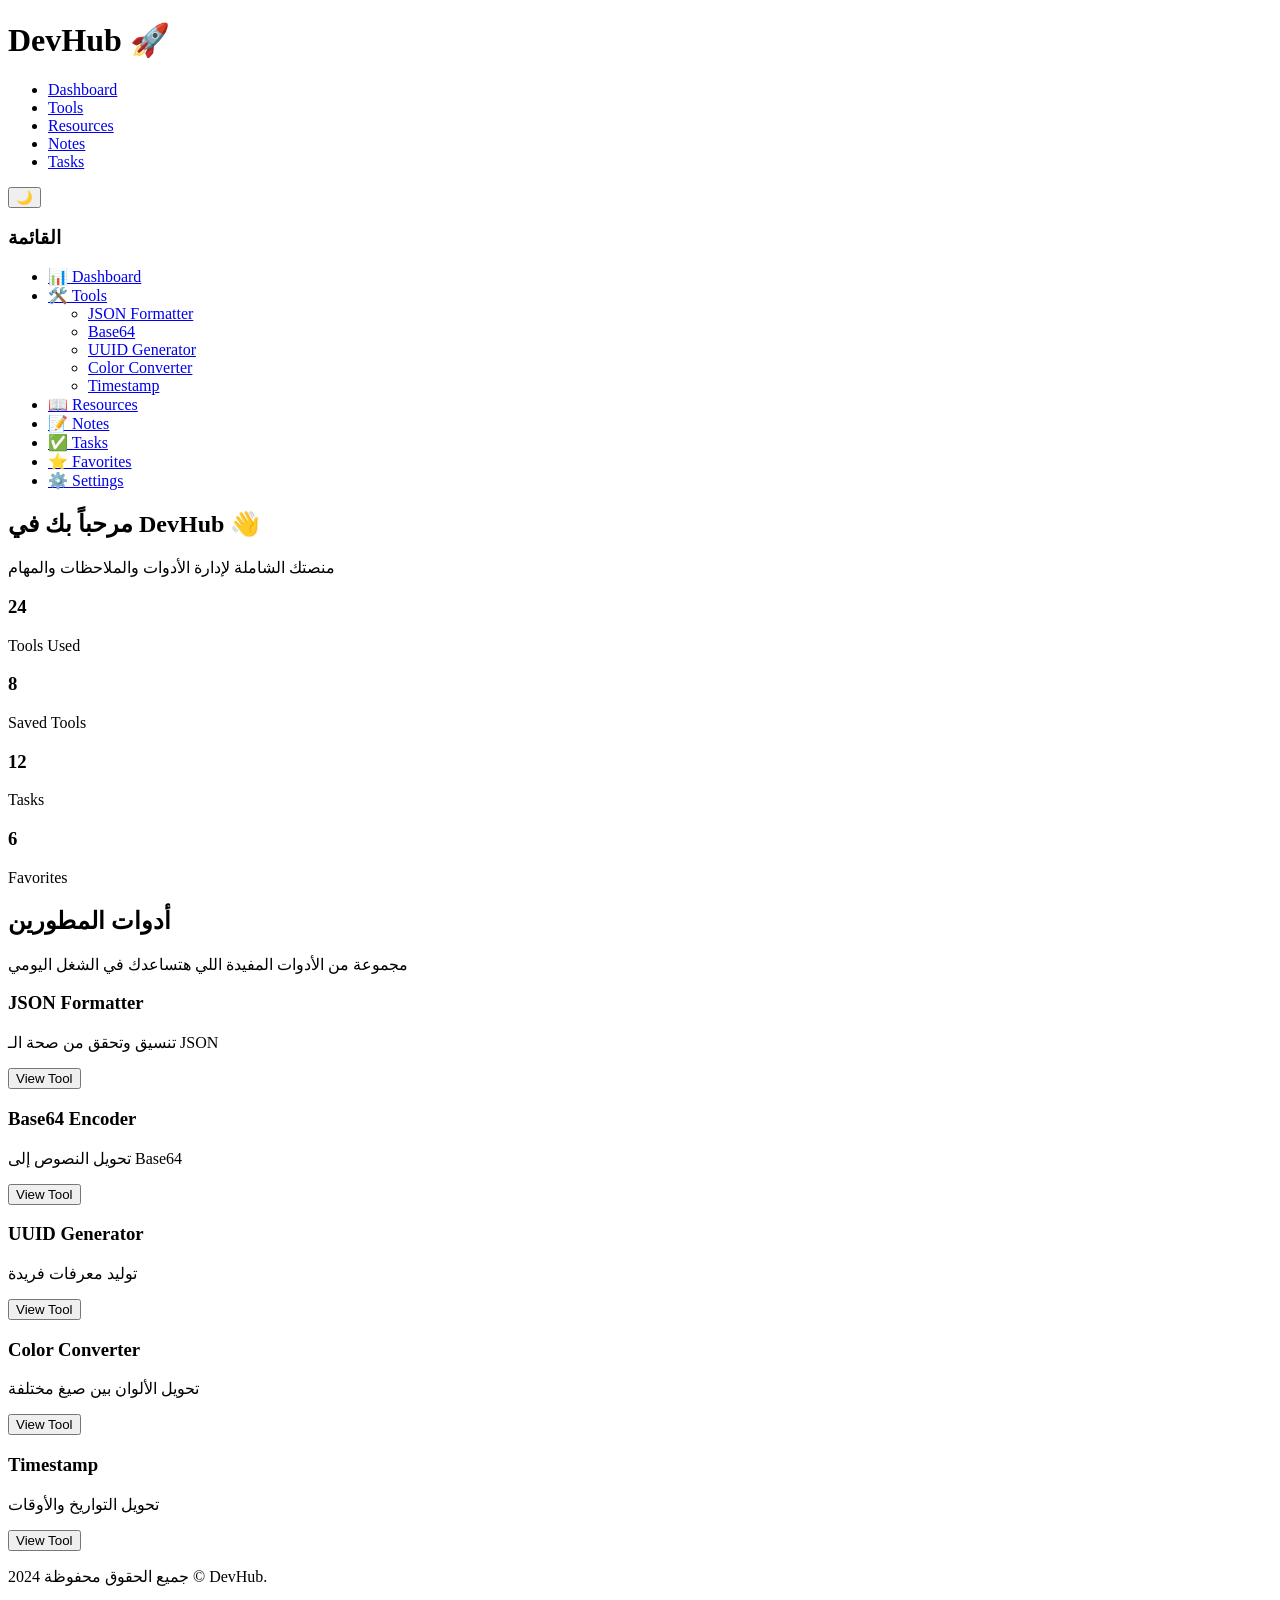
==== devHub/index.html @ 4a1c4dde "update fixed the file" ====
<!DOCTYPE html>
<html lang="ar">
<head>
    <meta charset="UTF-8">
    <meta name="viewport" content="width=device-width, initial-scale=1.0">
   <title>DevHub - Dashboard</title>
</head>
<body>

    

   
   <!-- الحاوية الرئيسية اللي هتلم الصفحة كلها -->
    <div class="app-container">

        <!-- 1. الشريط العلوي -->
        <header class="top-navbar">
          <div class ="logo">
              <h1>DevHub 🚀</h1>
          </div>

          <nav class ="top-nav-links">
           <ul>
                    <li><a href="#">Dashboard</a></li>
                    <li><a href="#">Tools</a></li>
                    <li><a href="#">Resources</a></li>
                    <li><a href="#">Notes</a></li>
                    <li><a href="#">Tasks</a></li>
                </ul>
          </nav>

          <div class ="them-toggle">
                <button class="mode-btn">🌙</button>
          </div>

        </header>

        <!-- حاوية بتلم الـ Sidebar والـ Main Content جنب بعض -->
        <div class="content-wrapper">
            
            <!-- 2. القائمة الجانبية -->
            <aside class="sidebar">
               
                <!-- عنوان القائمة -->
                <h3 class="sidebar-title">القائمة</h3>


                <nav class="sidebar-nav">

                    <ul>

                        <li class ="active">
                            <a href="#">
                              <span>📊</span> Dashboard
                            </a>
                        </li>


                        <li class="nav-group">
                            <a href="#">
                                <span>🛠️</span> Tools
                            </a>

                            <ul class="sub-menu">
                                <li><a href="#">JSON Formatter</a></li>
                                <li><a href="#">Base64</a></li>
                                <li><a href="#">UUID Generator</a></li>
                                <li><a href="#">Color Converter</a></li>
                                <li><a href="#">Timestamp</a></li>
                            </ul>

                        </li>
                          

                        <!-- باقي اللينكات الأساسية -->
                        <li><a href="#"><span>📖</span> Resources</a></li>
                        <li><a href="#"><span>📝</span> Notes</a></li>
                        <li><a href="#"><span>✅</span> Tasks</a></li>
                        <li><a href="#"><span>⭐</span> Favorites</a></li>
                        <li><a href="#"><span>⚙️</span> Settings</a></li>

                    </ul>

                </nav>


            </aside>

            <!-- 3. المحتوى الأساسي -->
            <main class="main-content">
               
            <section class ="welcome-section">
              <h2>مرحباً بك في DevHub 👋</h2>
              <p>منصتك الشاملة لإدارة الأدوات والملاحظات والمهام</p>
            </section>

           <!-- جزء الإحصائيات -->
                <section class="stats-grid">
                    <div class="stat-card">
                        <h3 class="stat-number blue">24</h3>
                        <p>Tools Used</p>
                    </div>
                    <div class="stat-card">
                        <h3 class="stat-number pink">8</h3>
                        <p>Saved Tools</p>
                    </div>
                    <div class="stat-card">
                        <h3 class="stat-number green">12</h3>
                        <p>Tasks</p>
                    </div>
                    <div class="stat-card">
                        <h3 class="stat-number yellow">6</h3>
                        <p>Favorites</p>
                    </div>
                </section>



                <sectino class="tools-section">
                    <div class ="section-header">
                       <h2>أدوات المطورين</h2>
                        <p>مجموعة من الأدوات المفيدة اللي هتساعدك في الشغل اليومي</p>
                    </div>


                    <div class ="tools-grid">
                        

                       <!-- كارت أداة 1 -->
                        <div class="tool-card">
                            <h3>JSON Formatter</h3>
                            <p>تنسيق وتحقق من صحة الـ JSON</p>
                            <button class="view-btn">View Tool</button>
                        </div>

                        <!-- كارت أداة 2 -->
                        <div class="tool-card">
                            <h3>Base64 Encoder</h3>
                            <p>تحويل النصوص إلى Base64</p>
                            <button class="view-btn">View Tool</button>
                        </div>

                        <!-- كارت أداة 3 -->
                        <div class="tool-card">
                            <h3>UUID Generator</h3>
                            <p>توليد معرفات فريدة</p>
                            <button class="view-btn">View Tool</button>
                        </div>

                        <!-- كارت أداة 4 -->
                        <div class="tool-card">
                            <h3>Color Converter</h3>
                            <p>تحويل الألوان بين صيغ مختلفة</p>
                            <button class="view-btn">View Tool</button>
                        </div>

                        <!-- كارت أداة 5 -->
                        <div class="tool-card">
                            <h3>Timestamp</h3>
                            <p>تحويل التواريخ والأوقات</p>
                            <button class="view-btn">View Tool</button>
                        </div>

                    </div>




                </sectino>


            </main>

        </div>

        <!-- 4. الفوتر -->
        <footer class="app-footer">
     <p>جميع الحقوق محفوظة 2024 © DevHub.</p>
        </footer>

    </div>

    


</body>
</html>
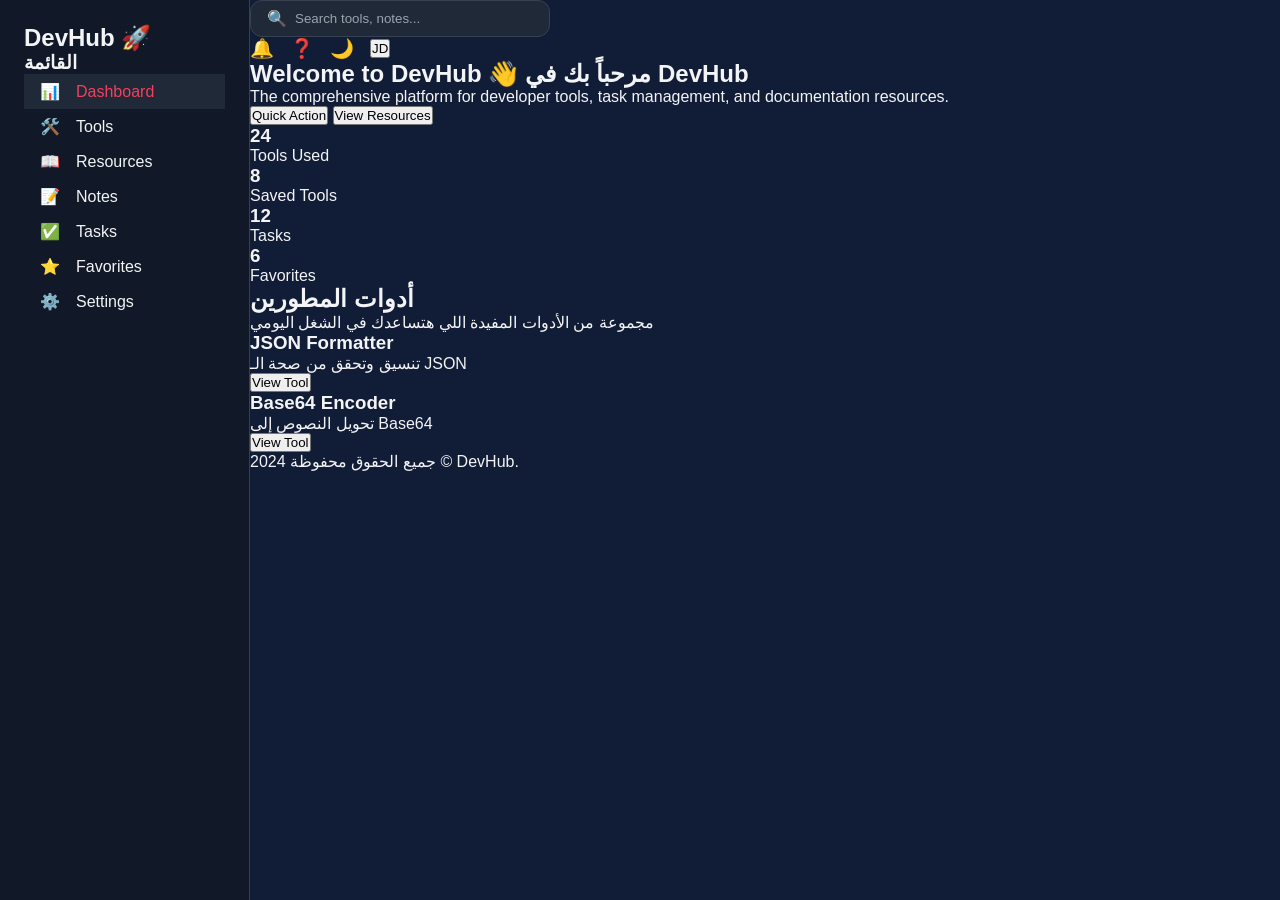
==== commit 2f6a945f: "update" ====
--- a/devHub/index.html
+++ b/devHub/index.html
@@ -1,100 +1,81 @@
 <!DOCTYPE html>
-<html lang="ar">
+<html lang="ar" dir="ltr">
+    
 <head>
     <meta charset="UTF-8">
     <meta name="viewport" content="width=device-width, initial-scale=1.0">
-   <title>DevHub - Dashboard</title>
+    <title>DevHub - Dashboard</title>
+    <link rel="stylesheet" href="assets/css/main.css">
 </head>
 <body>
 
-    
-
-   
-   <!-- الحاوية الرئيسية اللي هتلم الصفحة كلها -->
+    <!-- الحاوية الرئيسية اللي هتلم الصفحة كلها -->
     <div class="app-container">
 
-        <!-- 1. الشريط العلوي -->
-        <header class="top-navbar">
-          <div class ="logo">
-              <h1>DevHub 🚀</h1>
-          </div>
+        <!-- القائمة الجانبية (بقت هي أول حاجة على الشمال) -->
+        <aside class="sidebar">
+            <div class ="logo">
+                <h1>DevHub 🚀</h1>
+            </div>
 
-          <nav class ="top-nav-links">
-           <ul>
-                    <li><a href="#">Dashboard</a></li>
-                    <li><a href="#">Tools</a></li>
-                    <li><a href="#">Resources</a></li>
-                    <li><a href="#">Notes</a></li>
-                    <li><a href="#">Tasks</a></li>
+            <h3 class="sidebar-title">القائمة</h3>
+
+            <nav class="sidebar-nav">
+
+                <ul>
+                    <li class ="active"><a href="#"><span>📊</span> Dashboard</a></li>
+                    <li class="nav-group">
+                        <a href="#" id="tools-btn"><span>🛠️</span> Tools</a>
+                        <ul class="sub-menu" id="sub-menu">
+                            <li><a href="#">JSON Formatter</a></li>
+                            <li><a href="#">Base64</a></li>
+                            <li><a href="#">UUID Generator</a></li>
+                            <li><a href="#">Color Converter</a></li>
+                            <li><a href="#">Timestamp</a></li>
+                        </ul>
+                    </li>
+                    <li><a href="#"><span>📖</span> Resources</a></li>
+                    <li><a href="#"><span>📝</span> Notes</a></li>
+                    <li><a href="#"><span>✅</span> Tasks</a></li>
+                    <li><a href="#"><span>⭐</span> Favorites</a></li>
+                    <li><a href="#"><span>⚙️</span> Settings</a></li>
                 </ul>
-          </nav>
+            </nav>
+        </aside>
 
-          <div class ="them-toggle">
-                <button class="mode-btn">🌙</button>
-          </div>
+        <!-- حاوية بتلم الجزء اليمين كله (الشريط العلوي + المحتوى + الفوتر) -->
+        <div class="main-wrapper">
+            
+            <!-- الشريط العلوي -->
+            <header class="top-navbar">
+               <div class="search-bar">
+                    <span>🔍</span>
+                    <input type="text" placeholder="Search tools, notes...">
+                </div>
+                
+                <div class="nav-actions">
+                    <button class="icon-btn">🔔</button>
+                    <button class="icon-btn">❓</button>
+                    <button class="icon-btn">🌙</button>
+                    <button class="profile-btn">JD</button>
+                </div>
+            </header>
 
-        </header>
-
-        <!-- حاوية بتلم الـ Sidebar والـ Main Content جنب بعض -->
-        <div class="content-wrapper">
-            
-            <!-- 2. القائمة الجانبية -->
-            <aside class="sidebar">
-               
-                <!-- عنوان القائمة -->
-                <h3 class="sidebar-title">القائمة</h3>
-
-
-                <nav class="sidebar-nav">
-
-                    <ul>
-
-                        <li class ="active">
-                            <a href="#">
-                              <span>📊</span> Dashboard
-                            </a>
-                        </li>
-
-
-                        <li class="nav-group">
-                            <a href="#">
-                                <span>🛠️</span> Tools
-                            </a>
-
-                            <ul class="sub-menu">
-                                <li><a href="#">JSON Formatter</a></li>
-                                <li><a href="#">Base64</a></li>
-                                <li><a href="#">UUID Generator</a></li>
-                                <li><a href="#">Color Converter</a></li>
-                                <li><a href="#">Timestamp</a></li>
-                            </ul>
-
-                        </li>
-                          
-
-                        <!-- باقي اللينكات الأساسية -->
-                        <li><a href="#"><span>📖</span> Resources</a></li>
-                        <li><a href="#"><span>📝</span> Notes</a></li>
-                        <li><a href="#"><span>✅</span> Tasks</a></li>
-                        <li><a href="#"><span>⭐</span> Favorites</a></li>
-                        <li><a href="#"><span>⚙️</span> Settings</a></li>
-
-                    </ul>
-
-                </nav>
-
-
-            </aside>
-
-            <!-- 3. المحتوى الأساسي -->
+            <!-- المحتوى الأساسي -->
             <main class="main-content">
                
-            <section class ="welcome-section">
-              <h2>مرحباً بك في DevHub 👋</h2>
-              <p>منصتك الشاملة لإدارة الأدوات والملاحظات والمهام</p>
-            </section>
+                <!-- قسم الترحيب الجديد -->
+                <section class="welcome-section">
+                    <div class="welcome-text">
+                        <h2>Welcome to DevHub 👋 مرحباً بك في DevHub</h2>
+                        <p>The comprehensive platform for developer tools, task management, and documentation resources.</p>
+                    </div>
+                    <div class="welcome-actions">
+                        <button class="view-btn">Quick Action</button>
+                        <button class="outline-btn">View Resources</button>
+                    </div>
+                </section>
 
-           <!-- جزء الإحصائيات -->
                 <section class="stats-grid">
                     <div class="stat-card">
                         <h3 class="stat-number blue">24</h3>
@@ -114,74 +95,34 @@
                     </div>
                 </section>
 
-
-
-                <sectino class="tools-section">
+                <!-- تم تصحيح كلمة section هنا -->
+                <section class="tools-section">
                     <div class ="section-header">
-                       <h2>أدوات المطورين</h2>
+                        <h2>أدوات المطورين</h2>
                         <p>مجموعة من الأدوات المفيدة اللي هتساعدك في الشغل اليومي</p>
                     </div>
-
-
                     <div class ="tools-grid">
-                        
-
-                       <!-- كارت أداة 1 -->
                         <div class="tool-card">
                             <h3>JSON Formatter</h3>
                             <p>تنسيق وتحقق من صحة الـ JSON</p>
                             <button class="view-btn">View Tool</button>
                         </div>
-
-                        <!-- كارت أداة 2 -->
                         <div class="tool-card">
                             <h3>Base64 Encoder</h3>
                             <p>تحويل النصوص إلى Base64</p>
                             <button class="view-btn">View Tool</button>
                         </div>
-
-                        <!-- كارت أداة 3 -->
-                        <div class="tool-card">
-                            <h3>UUID Generator</h3>
-                            <p>توليد معرفات فريدة</p>
-                            <button class="view-btn">View Tool</button>
-                        </div>
-
-                        <!-- كارت أداة 4 -->
-                        <div class="tool-card">
-                            <h3>Color Converter</h3>
-                            <p>تحويل الألوان بين صيغ مختلفة</p>
-                            <button class="view-btn">View Tool</button>
-                        </div>
-
-                        <!-- كارت أداة 5 -->
-                        <div class="tool-card">
-                            <h3>Timestamp</h3>
-                            <p>تحويل التواريخ والأوقات</p>
-                            <button class="view-btn">View Tool</button>
-                        </div>
-
                     </div>
-
-
-
-
-                </sectino>
-
+                </section>
 
             </main>
 
+            <footer class="app-footer">
+                <p>جميع الحقوق محفوظة 2024 © DevHub.</p>
+            </footer>
+
         </div>
-
-        <!-- 4. الفوتر -->
-        <footer class="app-footer">
-     <p>جميع الحقوق محفوظة 2024 © DevHub.</p>
-        </footer>
-
     </div>
-
-    
-
-
+    <script src="assets/css/main.js"></script>
 </body>
 </html>
--- a/devHub/assets/css/main.css
+++ b/devHub/assets/css/main.css
@@ -0,0 +1,5 @@
+@import url('variable.css');
+@import url('reset.css');
+@import url('components.css');
+@import url('layout.css');
+
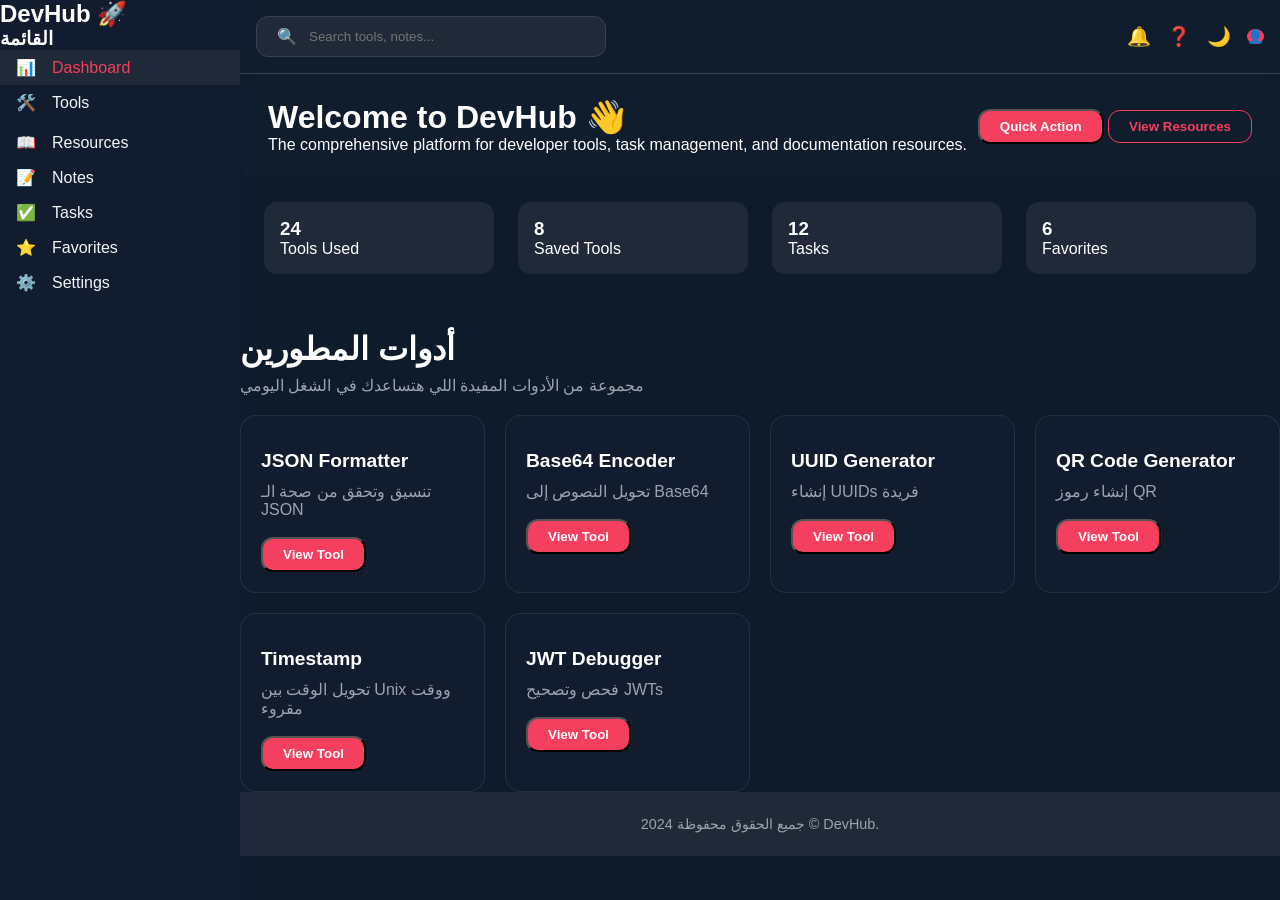
==== commit 176264e4: "update" ====
--- a/devHub/index.html
+++ b/devHub/index.html
@@ -54,10 +54,10 @@
                 </div>
                 
                 <div class="nav-actions">
-                    <button class="icon-btn">🔔</button>
-                    <button class="icon-btn">❓</button>
-                    <button class="icon-btn">🌙</button>
-                    <button class="profile-btn">JD</button>
+                   <button class="icon-btn" aria-label="Notifications">🔔</button>
+                    <button class="icon-btn" aria-label="Help">❓</button>
+                    <button class="icon-btn" aria-label="Dark Mode">🌙</button>
+                    <button class="profile-btn" aria-label="Profile">👤</button>
                 </div>
             </header>
 
@@ -67,7 +67,7 @@
                 <!-- قسم الترحيب الجديد -->
                 <section class="welcome-section">
                     <div class="welcome-text">
-                        <h2>Welcome to DevHub 👋 مرحباً بك في DevHub</h2>
+                     <h2>Welcome to DevHub 👋</h2>
                         <p>The comprehensive platform for developer tools, task management, and documentation resources.</p>
                     </div>
                     <div class="welcome-actions">
@@ -104,12 +104,32 @@
                     <div class ="tools-grid">
                         <div class="tool-card">
                             <h3>JSON Formatter</h3>
-                            <p>تنسيق وتحقق من صحة الـ JSON</p>
+                              <p>تنسيق وتحقق من صحة الـ JSON</p>
                             <button class="view-btn">View Tool</button>
                         </div>
                         <div class="tool-card">
                             <h3>Base64 Encoder</h3>
                             <p>تحويل النصوص إلى Base64</p>
+                            <button class="view-btn">View Tool</button>
+                        </div>
+                        <div class="tool-card">
+                            <h3>UUID Generator</h3>
+                            <p>إنشاء UUIDs فريدة</p>
+                            <button class="view-btn">View Tool</button>
+                        </div>
+                        <div class="tool-card">
+                            <h3>QR Code Generator</h3>
+                            <p>إنشاء رموز QR</p>
+                            <button class="view-btn">View Tool</button>
+                        </div>
+                        <div class="tool-card">
+                           <h3>Timestamp</h3>
+                        <p>تحويل الوقت بين Unix ووقت مقروء</p>
+                            <button class="view-btn">View Tool</button>
+                        </div>
+                        <div class="tool-card">
+                            <h3>JWT Debugger</h3>
+                            <p>فحص وتصحيح JWTs</p>
                             <button class="view-btn">View Tool</button>
                         </div>
                     </div>
--- a/devHub/assets/css/main.css
+++ b/devHub/assets/css/main.css
@@ -1,5 +1,4 @@
 @import url('variable.css');
-@import url('reset.css');
 @import url('components.css');
 @import url('layout.css');
 
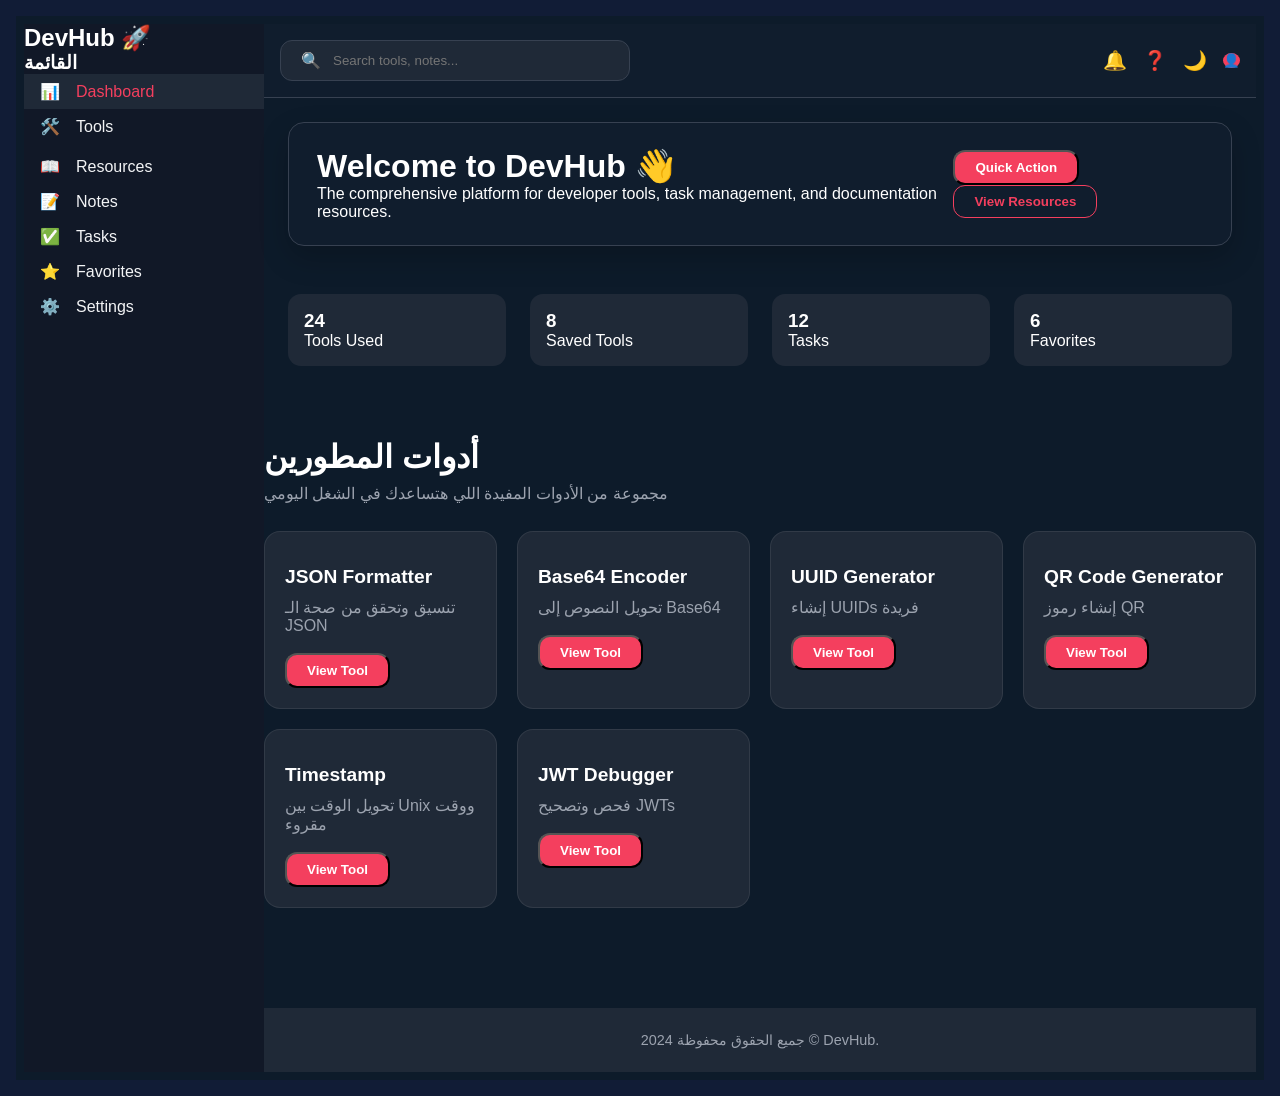
==== commit d450cf1d: "update" ====
--- a/devHub/index.html
+++ b/devHub/index.html
@@ -50,14 +50,14 @@
             <header class="top-navbar">
                <div class="search-bar">
                     <span>🔍</span>
-                    <input type="text" placeholder="Search tools, notes...">
+                    <input type="search" aria-label="Search tools and notes" placeholder="Search tools, notes...">
                 </div>
                 
                 <div class="nav-actions">
-                   <button class="icon-btn" aria-label="Notifications">🔔</button>
-                    <button class="icon-btn" aria-label="Help">❓</button>
-                    <button class="icon-btn" aria-label="Dark Mode">🌙</button>
-                    <button class="profile-btn" aria-label="Profile">👤</button>
+                    <button type="button" class="icon-btn" aria-label="Notifications">🔔</button>
+                    <button type="button" class="icon-btn" aria-label="Help">❓</button>
+                    <button type="button" class="icon-btn" aria-label="Dark Mode">🌙</button>
+                    <button type="button" class="profile-btn" aria-label="Profile">👤</button>
                 </div>
             </header>
 
@@ -71,8 +71,8 @@
                         <p>The comprehensive platform for developer tools, task management, and documentation resources.</p>
                     </div>
                     <div class="welcome-actions">
-                        <button class="view-btn">Quick Action</button>
-                        <button class="outline-btn">View Resources</button>
+                        <button type="button" class="view-btn">Quick Action</button>
+                        <button type="button" class="outline-btn">View Resources</button>
                     </div>
                 </section>
 
@@ -105,32 +105,32 @@
                         <div class="tool-card">
                             <h3>JSON Formatter</h3>
                               <p>تنسيق وتحقق من صحة الـ JSON</p>
-                            <button class="view-btn">View Tool</button>
+                            <button type="button" class="view-btn">View Tool</button>
                         </div>
                         <div class="tool-card">
                             <h3>Base64 Encoder</h3>
                             <p>تحويل النصوص إلى Base64</p>
-                            <button class="view-btn">View Tool</button>
+                            <button type="button" class="view-btn">View Tool</button>
                         </div>
                         <div class="tool-card">
                             <h3>UUID Generator</h3>
                             <p>إنشاء UUIDs فريدة</p>
-                            <button class="view-btn">View Tool</button>
+                            <button type="button" class="view-btn">View Tool</button>
                         </div>
                         <div class="tool-card">
                             <h3>QR Code Generator</h3>
                             <p>إنشاء رموز QR</p>
-                            <button class="view-btn">View Tool</button>
+                            <button type="button" class="view-btn">View Tool</button>
                         </div>
                         <div class="tool-card">
                            <h3>Timestamp</h3>
                         <p>تحويل الوقت بين Unix ووقت مقروء</p>
-                            <button class="view-btn">View Tool</button>
+                            <button type="button" class="view-btn">View Tool</button>
                         </div>
                         <div class="tool-card">
                             <h3>JWT Debugger</h3>
                             <p>فحص وتصحيح JWTs</p>
-                            <button class="view-btn">View Tool</button>
+                            <button type="button" class="view-btn">View Tool</button>
                         </div>
                     </div>
                 </section>
@@ -143,6 +143,6 @@
 
         </div>
     </div>
-    <script src="assets/css/main.js"></script>
+    <script src="assets/css/main.js" defer></script>
 </body>
-</html>+</html>
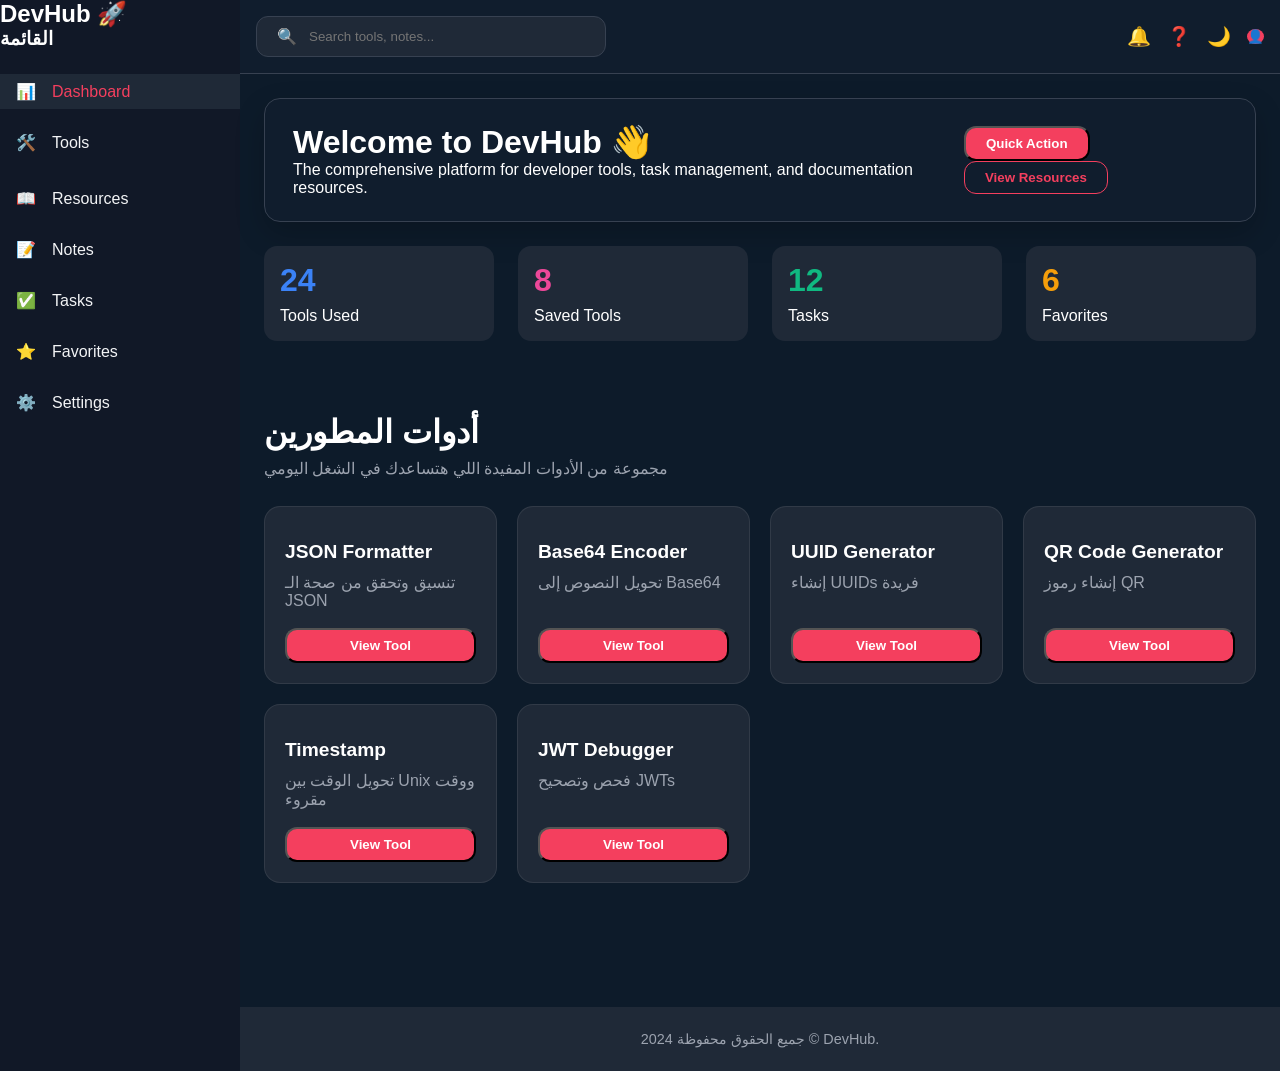
==== commit 643ad8b7: "fix" ====
--- a/devHub/index.html
+++ b/devHub/index.html
@@ -14,7 +14,7 @@
 
         <!-- القائمة الجانبية (بقت هي أول حاجة على الشمال) -->
         <aside class="sidebar">
-            <div class ="logo">
+            <div class="logo">
                 <h1>DevHub 🚀</h1>
             </div>
 
@@ -23,9 +23,9 @@
             <nav class="sidebar-nav">
 
                 <ul>
-                    <li class ="active"><a href="#"><span>📊</span> Dashboard</a></li>
+                    <li class="active"><a href="#"><span>📊</span> Dashboard</a></li>
                     <li class="nav-group">
-                        <a href="#" id="tools-btn"><span>🛠️</span> Tools</a>
+                        <button type="button" class="nav-toggle" id="tools-btn"><span>🛠️</span> Tools</button>
                         <ul class="sub-menu" id="sub-menu">
                             <li><a href="#">JSON Formatter</a></li>
                             <li><a href="#">Base64</a></li>
@@ -97,11 +97,11 @@
 
                 <!-- تم تصحيح كلمة section هنا -->
                 <section class="tools-section">
-                    <div class ="section-header">
+                    <div class="section-header">
                         <h2>أدوات المطورين</h2>
                         <p>مجموعة من الأدوات المفيدة اللي هتساعدك في الشغل اليومي</p>
                     </div>
-                    <div class ="tools-grid">
+                    <div class="tools-grid">
                         <div class="tool-card">
                             <h3>JSON Formatter</h3>
                               <p>تنسيق وتحقق من صحة الـ JSON</p>
@@ -143,6 +143,6 @@
 
         </div>
     </div>
-    <script src="assets/css/main.js" defer></script>
+    <script src="assets/js/main.js" defer></script>
 </body>
 </html>
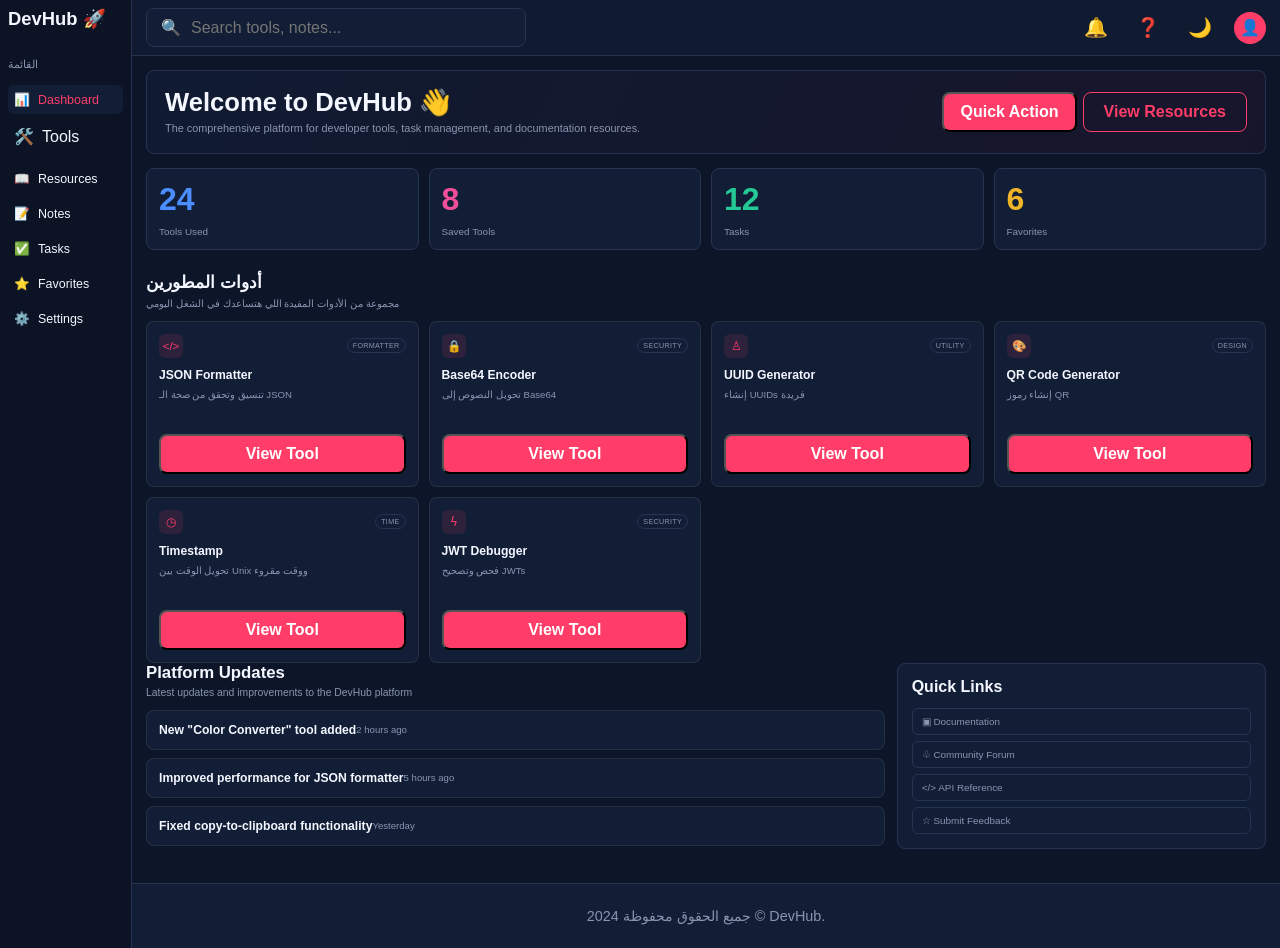
==== commit dbe6a721: "update" ====
--- a/devHub/index.html
+++ b/devHub/index.html
@@ -1,6 +1,6 @@
 <!DOCTYPE html>
 <html lang="ar" dir="ltr">
-    
+
 <head>
     <meta charset="UTF-8">
     <meta name="viewport" content="width=device-width, initial-scale=1.0">
@@ -9,23 +9,19 @@
 </head>
 <body>
 
-    <!-- الحاوية الرئيسية اللي هتلم الصفحة كلها -->
     <div class="app-container">
-
-        <!-- القائمة الجانبية (بقت هي أول حاجة على الشمال) -->
         <aside class="sidebar">
-            <div class="logo">
+            <header class="logo">
                 <h1>DevHub 🚀</h1>
-            </div>
+            </header>
 
             <h3 class="sidebar-title">القائمة</h3>
 
             <nav class="sidebar-nav">
-
                 <ul>
-                    <li class="active"><a href="#"><span>📊</span> Dashboard</a></li>
+                    <li class="active"><a href="#"><span aria-hidden="true">📊</span> Dashboard</a></li>
                     <li class="nav-group">
-                        <button type="button" class="nav-toggle" id="tools-btn"><span>🛠️</span> Tools</button>
+                        <button type="button" class="nav-toggle" id="tools-btn" aria-expanded="false"><span aria-hidden="true">🛠️</span> Tools</button>
                         <ul class="sub-menu" id="sub-menu">
                             <li><a href="#">JSON Formatter</a></li>
                             <li><a href="#">Base64</a></li>
@@ -34,26 +30,23 @@
                             <li><a href="#">Timestamp</a></li>
                         </ul>
                     </li>
-                    <li><a href="#"><span>📖</span> Resources</a></li>
-                    <li><a href="#"><span>📝</span> Notes</a></li>
-                    <li><a href="#"><span>✅</span> Tasks</a></li>
-                    <li><a href="#"><span>⭐</span> Favorites</a></li>
-                    <li><a href="#"><span>⚙️</span> Settings</a></li>
+                    <li><a href="#"><span aria-hidden="true">📖</span> Resources</a></li>
+                    <li><a href="#"><span aria-hidden="true">📝</span> Notes</a></li>
+                    <li><a href="#"><span aria-hidden="true">✅</span> Tasks</a></li>
+                    <li><a href="#"><span aria-hidden="true">⭐</span> Favorites</a></li>
+                    <li><a href="#"><span aria-hidden="true">⚙️</span> Settings</a></li>
                 </ul>
             </nav>
         </aside>
 
-        <!-- حاوية بتلم الجزء اليمين كله (الشريط العلوي + المحتوى + الفوتر) -->
         <div class="main-wrapper">
-            
-            <!-- الشريط العلوي -->
             <header class="top-navbar">
-               <div class="search-bar">
-                    <span>🔍</span>
+                <label class="search-bar">
+                    <span aria-hidden="true">🔍</span>
                     <input type="search" aria-label="Search tools and notes" placeholder="Search tools, notes...">
-                </div>
-                
-                <div class="nav-actions">
+                </label>
+
+                <div class="nav-actions" aria-label="Quick actions">
                     <button type="button" class="icon-btn" aria-label="Notifications">🔔</button>
                     <button type="button" class="icon-btn" aria-label="Help">❓</button>
                     <button type="button" class="icon-btn" aria-label="Dark Mode">🌙</button>
@@ -61,10 +54,7 @@
                 </div>
             </header>
 
-            <!-- المحتوى الأساسي -->
             <main class="main-content">
-               
-                <!-- قسم الترحيب الجديد -->
                 <section class="welcome-section">
                     <div class="welcome-text">
                      <h2>Welcome to DevHub 👋</h2>
@@ -95,7 +85,6 @@
                     </div>
                 </section>
 
-                <!-- تم تصحيح كلمة section هنا -->
                 <section class="tools-section">
                     <div class="section-header">
                         <h2>أدوات المطورين</h2>
@@ -103,37 +92,70 @@
                     </div>
                     <div class="tools-grid">
                         <div class="tool-card">
+                                                        <div class="tool-card-top"><span class="tool-icon" aria-hidden="true">&lt;/&gt;</span><span class="tool-badge">FORMATTER</span></div>
                             <h3>JSON Formatter</h3>
-                              <p>تنسيق وتحقق من صحة الـ JSON</p>
+                                                        <p>تنسيق وتحقق من صحة الـ JSON</p>
                             <button type="button" class="view-btn">View Tool</button>
                         </div>
                         <div class="tool-card">
+                                                        <div class="tool-card-top"><span class="tool-icon" aria-hidden="true">🔒</span><span class="tool-badge">SECURITY</span></div>
                             <h3>Base64 Encoder</h3>
                             <p>تحويل النصوص إلى Base64</p>
                             <button type="button" class="view-btn">View Tool</button>
                         </div>
                         <div class="tool-card">
+                            <div class="tool-card-top"><span class="tool-icon" aria-hidden="true">♙</span><span class="tool-badge">UTILITY</span></div>
                             <h3>UUID Generator</h3>
                             <p>إنشاء UUIDs فريدة</p>
                             <button type="button" class="view-btn">View Tool</button>
                         </div>
                         <div class="tool-card">
+                            <div class="tool-card-top"><span class="tool-icon" aria-hidden="true">🎨</span><span class="tool-badge">DESIGN</span></div>
                             <h3>QR Code Generator</h3>
                             <p>إنشاء رموز QR</p>
                             <button type="button" class="view-btn">View Tool</button>
                         </div>
                         <div class="tool-card">
+                                     <div class="tool-card-top"><span class="tool-icon" aria-hidden="true">◷</span><span class="tool-badge">TIME</span></div>
                            <h3>Timestamp</h3>
-                        <p>تحويل الوقت بين Unix ووقت مقروء</p>
+                                     <p>تحويل الوقت بين Unix ووقت مقروء</p>
                             <button type="button" class="view-btn">View Tool</button>
                         </div>
                         <div class="tool-card">
+                            <div class="tool-card-top"><span class="tool-icon" aria-hidden="true">ϟ</span><span class="tool-badge">SECURITY</span></div>
                             <h3>JWT Debugger</h3>
                             <p>فحص وتصحيح JWTs</p>
                             <button type="button" class="view-btn">View Tool</button>
                         </div>
                     </div>
                 </section>
+
+                <div class="updates-layout">
+                    <section class="updates-section">
+                        <div class="section-header">
+                            <h2>Platform Updates</h2>
+                            <p>Latest updates and improvements to the DevHub platform</p>
+                        </div>
+                        <div class="updates-grid">
+                            <div class="tool-card"><h3>New "Color Converter" tool added</h3><p>2 hours ago</p></div>
+                            <div class="tool-card"><h3>Improved performance for JSON formatter</h3><p>5 hours ago</p></div>
+                            <div class="tool-card"><h3>Fixed copy-to-clipboard functionality</h3><p>Yesterday</p></div>
+                        </div>
+                    </section>
+
+                    <aside class="quick-links" aria-labelledby="quick-links-title">
+                        <h2 id="quick-links-title">Quick Links</h2>
+                        <ul>
+                            <li><a href="#">▣ Documentation</a></li>
+                            <li><a href="#">♧ Community Forum</a></li>
+                            <li><a href="#">&lt;/&gt; API Reference</a></li>
+                            <li><a href="#">☆ Submit Feedback</a></li>
+                        </ul>
+                    </aside>
+                </div>
+            
+
+
 
             </main>
 
